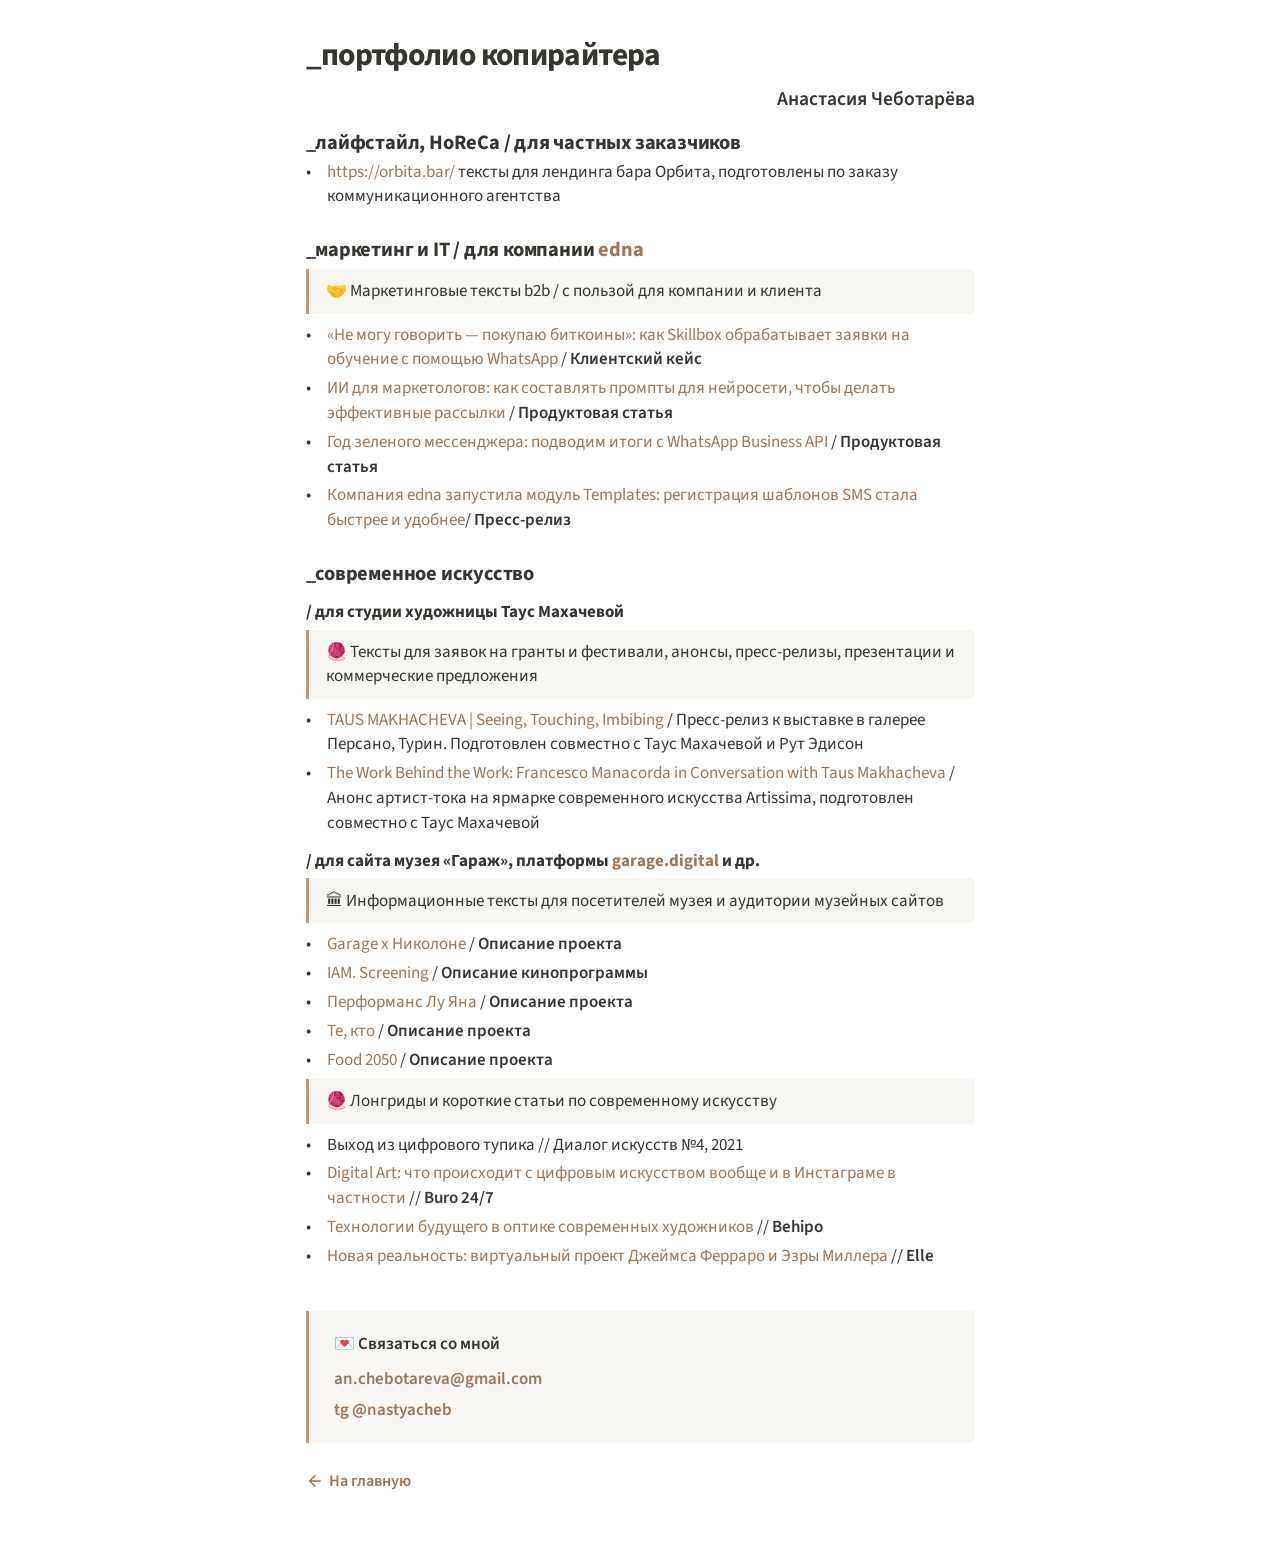
==== portfolio/index.html @ e9e4091c "Initial commit" ====
<!DOCTYPE html>
<html lang="ru">
<head>
  <meta charset="UTF-8">
  <meta name="viewport" content="width=device-width, initial-scale=1.0">
  <meta name="theme-color" content="#191919" media="(prefers-color-scheme: dark)">
  <meta name="theme-color" content="#ffffff" media="(prefers-color-scheme: light)">
  <title>Портфолио копирайтера — Анастасия Чеботарёва</title>
  <link rel="preconnect" href="https://fonts.googleapis.com">
  <link rel="preconnect" href="https://fonts.gstatic.com" crossorigin>
  <link href="https://fonts.googleapis.com/css2?family=Instrument+Serif:ital@0;1&family=Source+Sans+3:ital,wght@0,300;0,400;0,600;0,700;1,400&display=swap" rel="stylesheet">
  <link rel="icon" type="image/png" href="../favicon.png">
  <link rel="stylesheet" href="../styles.css">
  <style>
    a {
      text-decoration: none;
    }

    a:hover {
      text-decoration: underline;
    }

    /* Hero */
    .hero {
      padding: 0.75rem 0 0;
      opacity: 0;
      transform: translateY(12px);
      animation: fadeInUp 0.6s cubic-bezier(0.25, 0.1, 0.25, 1) forwards;
    }

    .hero h1 {
      font-family: 'Source Sans 3', sans-serif;
      font-size: 1.85rem;
      font-weight: 700;
      line-height: 1.15;
      letter-spacing: -0.02em;
      color: var(--text);
    }

    .hero .author {
      text-align: right;
      font-weight: 600;
      font-size: 1.15rem;
      margin: 0.65rem 0 0.3rem;
      color: var(--text);
    }

    /* Sections */
    .section {
      padding: 0.65rem 0;
    }

    .section-heading {
      font-size: 1.2rem;
      font-weight: 700;
      line-height: 1.25;
      letter-spacing: -0.01em;
      margin-bottom: 0.25rem;
      color: var(--text);
    }

    .subsection-heading {
      font-size: 1rem;
      font-weight: 700;
      line-height: 1.3;
      margin: 0.85rem 0 0.3rem;
      color: var(--text);
    }

    /* Callout cards */
    .callout {
      border-left: 3px solid var(--border-accent);
      background: var(--surface);
      padding: 0.6rem 1rem;
      border-radius: 0 4px 4px 0;
      margin: 0.4rem 0 0.5rem;
      transition: background-color 0.3s ease;
      color: var(--text);
      line-height: 1.45;
    }

    /* Lists */
    .section ul {
      margin: 0.2rem 0 0.35rem;
    }

    .section ul li {
      padding-left: 1.25rem;
      margin-bottom: 0.25rem;
      line-height: 1.45;
    }

    /* Responsive */
    @media (max-width: 600px) {
      html {
        font-size: 14px;
      }

      .container {
        padding: 1rem 1rem 2rem;
      }

      .hero h1 {
        font-size: 1.6rem;
      }

      .callout {
        padding: 0.5rem 0.85rem;
      }

      .section-heading {
        font-size: 1.1rem;
      }
    }

    /* Back link */
    .back-link {
      display: inline-flex;
      align-items: center;
      gap: 0.35rem;
      font-weight: 600;
      font-size: 0.95rem;
      color: var(--link);
      text-decoration: none;
      margin-top: 1rem;
      transition: opacity 0.2s ease;
    }

    .back-link:hover {
      opacity: 0.7;
      text-decoration: none;
    }

    .back-link svg {
      width: 18px;
      height: 18px;
      stroke: var(--link);
    }

    /* Contact footer */
    .contact-card {
      border-left: 3px solid var(--border-accent);
      background: var(--surface);
      padding: 1.25rem 1.5rem;
      border-radius: 0 4px 4px 0;
      margin: 1.5rem 0 0.5rem;
      transition: background-color 0.3s ease;
    }

    .contact-card h2 {
      font-weight: 600;
      font-size: 1rem;
      margin-bottom: 0.6rem;
      color: var(--text);
    }

    .contact-card a {
      color: var(--link);
      font-weight: 600;
    }

    .contact-card .contact-list {
      display: flex;
      flex-direction: column;
      gap: 0.35rem;
    }

    @media (max-width: 380px) {
      .hero h1 {
        font-size: 1.4rem;
      }

      .section-heading {
        font-size: 1rem;
      }
    }
  </style>
</head>
<body>
  <div class="container">

    <header class="hero">
      <h1>_портфолио копирайтера</h1>
      <p class="author">Анастасия Чеботарёва</p>
    </header>

    <main>

      <section class="section">
        <h2 class="section-heading">_лайфстайл, HoReCa / для частных заказчиков</h2>
        <ul>
          <li><a href="https://orbita.bar/" target="_blank" rel="noopener">https://orbita.bar/</a> тексты для лендинга бара Орбита, подготовлены по заказу коммуникационного агентства</li>
        </ul>
      </section>

      <section class="section">
        <h2 class="section-heading">_маркетинг и IT / для компании <a href="https://edna.io/" target="_blank" rel="noopener">edna</a></h2>
        <div class="callout">🤝 Маркетинговые тексты b2b / с пользой для компании и клиента</div>
        <ul>
          <li><a href="https://vc.ru/u/1353542-edna/862650-ne-mogu-govorit-pokupayu-bitkoiny-kak-skillbox-obrabatyvaet-zayavki-na-obuchenie-s-pomoshyu-whatsapp" target="_blank" rel="noopener">«Не могу говорить — покупаю биткоины»: как Skillbox обрабатывает заявки на обучение с помощью WhatsApp</a> / <strong>Клиентский кейс</strong></li>
          <li><a href="https://edna.ru/news/ii-dlya-marketologov-kak-sostavlyat-prompty-dlya-nejroseti-chtoby-delat-effektivnye-rassylki/" target="_blank" rel="noopener">ИИ для маркетологов: как составлять промпты для нейросети, чтобы делать эффективные рассылки</a> / <strong>Продуктовая статья</strong></li>
          <li><a href="https://edna.ru/news/god-zelenogo-messendzhera-podvodim-itogi-s-whatsapp-business-api/" target="_blank" rel="noopener">Год зеленого мессенджера: подводим итоги с WhatsApp Business API</a> / <strong>Продуктовая статья</strong></li>
          <li><a href="https://edna.ru/news/modul-templates-sms/" target="_blank" rel="noopener">Компания edna запустила модуль Templates: регистрация шаблонов SMS стала быстрее и удобнее</a>/ <strong>Пресс-релиз</strong></li>
        </ul>
      </section>

      <section class="section">
        <h2 class="section-heading">_современное искусство</h2>

        <h3 class="subsection-heading">/ для студии художницы Таус Махачевой</h3>
        <div class="callout">🧶 Тексты для заявок на гранты и фестивали, анонсы, пресс-релизы, презентации и коммерческие предложения</div>
        <ul>
          <li><a href="https://www.giorgiopersano.org/en/mostra/35857/" target="_blank" rel="noopener">TAUS MAKHACHEVA | Seeing, Touching, Imbibing</a> / Пресс-релиз к выставке в галерее Персано, Турин. Подготовлен совместно с Таус Махачевой и Рут Эдисон</li>
          <li><a href="https://www.artissima.art/en/open/the-work-behind-the-work-francesco-manacorda-in-conversation-with-taus-makhacheva/" target="_blank" rel="noopener">The Work Behind the Work: Francesco Manacorda in Conversation with Taus Makhacheva</a> / Анонс артист-тока на ярмарке современного искусства Artissima, подготовлен совместно с Таус Махачевой</li>
        </ul>

        <h3 class="subsection-heading">/ для сайта музея «Гараж», платформы <a href="https://garage.digital/" target="_blank" rel="noopener">garage.digital</a> и др.</h3>
        <div class="callout">🏛 Информационные тексты для посетителей музея и аудитории музейных сайтов</div>
        <ul>
          <li><a href="https://garagemca.org/exhibition/iam/materials/garage-nikonole-garage-x-helena-nikonole" target="_blank" rel="noopener">Garage x Николоне</a> / <strong>Описание проекта</strong></li>
          <li><a href="https://garagemca.org/event/iam-screening" target="_blank" rel="noopener">IAM. Screening</a> / <strong>Описание кинопрограммы</strong></li>
          <li><a href="https://garage.digital/ru/events/performance-by-lu-yang-performans-lu-yana" target="_blank" rel="noopener">Перформанс Лу Яна</a> / <strong>Описание проекта</strong></li>
          <li><a href="https://garage.digital/ru/projects/those-who-2019" target="_blank" rel="noopener">Те, кто</a> / <strong>Описание проекта</strong></li>
          <li><a href="https://garage.digital/ru/projects/foood-2050-2014-2019" target="_blank" rel="noopener">Food 2050</a> / <strong>Описание проекта</strong></li>
        </ul>

        <div class="callout">🧶 Лонгриды и короткие статьи по современному искусству</div>
        <ul>
          <li>Выход из цифрового тупика // Диалог искусств №4, 2021</li>
          <li><a href="https://www.buro247.ru/culture/arts/digital-art-chto-proiskhodit-s-tcifrovym-iskusstvo.html" target="_blank" rel="noopener">Digital Art: что происходит с цифровым искусством вообще и в Инстаграме в частности</a> // <strong>Buro 24/7</strong></li>
          <li><a href="https://behipo.com/articles/tekhnologii-budushego-v-optike-sovremennykh-khudozhnikov#" target="_blank" rel="noopener">Технологии будущего в оптике современных художников</a> // <strong>Behipo</strong></li>
          <li><a href="https://www.elle.ru/stil-zhizni/realnaya-virtualnost-i-rabota-xerces-blau-dzheimsa-ferraro-i-ezry-millera-id6866494/" target="_blank" rel="noopener">Новая реальность: виртуальный проект Джеймса Ферраро и Эзры Миллера</a> // <strong>Elle</strong></li>
        </ul>
      </section>

    </main>

    <footer>
      <div class="contact-card section">
        <h2>💌 Связаться со мной</h2>
        <div class="contact-list">
          <span><a href="mailto:an.chebotareva@gmail.com">an.chebotareva@gmail.com</a></span>
          <span><a href="https://t.me/nastyacheb" target="_blank" rel="noopener">tg @nastyacheb</a></span>
        </div>
      </div>
      <a href="../" class="back-link">
        <svg viewBox="0 0 24 24" fill="none" stroke-width="2" stroke-linecap="round" stroke-linejoin="round"><path d="M19 12H5"/><path d="M12 19l-7-7 7-7"/></svg>
        На главную
      </a>
    </footer>

  </div>

  <script>
    const sections = document.querySelectorAll('.section');
    const observer = new IntersectionObserver((entries) => {
      entries.forEach(entry => {
        if (entry.isIntersecting) {
          entry.target.classList.add('visible');
          observer.unobserve(entry.target);
        }
      });
    }, { threshold: 0.15 });
    sections.forEach(s => observer.observe(s));
  </script>
</body>
</html>
---- styles.css ----
/* ─── Design tokens ─── */
:root {
  --bg: #ffffff;
  --surface: #f7f6f3;
  --accent: #a07553;
  --text: #37352f;
  --muted: #787774;
  --border-accent: #c8956c;
  --link: #a07553;
}

@media (prefers-color-scheme: dark) {
  :root {
    --bg: #191919;
    --surface: #262626;
    --accent: #c8956c;
    --text: #e8e8e8;
    --muted: #999999;
    --border-accent: #c8956c;
    --link: #c8956c;
  }
}

/* ─── Reset ─── */
*,
*::before,
*::after {
  margin: 0;
  padding: 0;
  box-sizing: border-box;
}

/* ─── Base ─── */
html {
  font-size: 17px;
  scroll-behavior: smooth;
  -webkit-font-smoothing: antialiased;
  -moz-osx-font-smoothing: grayscale;
}

body {
  font-family: 'Source Sans 3', sans-serif;
  background-color: var(--bg);
  color: var(--text);
  line-height: 1.45;
  transition: background-color 0.3s ease, color 0.3s ease;
}

/* ─── Container ─── */
.container {
  max-width: 720px;
  margin: 0 auto;
  padding: 1.5rem 1.5rem 3rem;
}

/* ─── Links ─── */
a {
  color: var(--link);
  text-decoration: underline;
  text-underline-offset: 2px;
  text-decoration-thickness: 1px;
  transition: opacity 0.2s ease;
}

a:hover {
  opacity: 0.75;
}

/* ─── Lists ─── */
.section ul {
  list-style: none;
  padding-left: 0;
}

.section ul li {
  position: relative;
}

.section ul li::before {
  content: '\2022';
  position: absolute;
  left: 0;
  color: var(--text);
}

.section ul li strong {
  font-weight: 600;
}

/* ─── Section animation ─── */
.section {
  opacity: 0;
  transform: translateY(12px);
  transition: opacity 0.5s cubic-bezier(0.25, 0.1, 0.25, 1),
              transform 0.5s cubic-bezier(0.25, 0.1, 0.25, 1);
}

.section.visible {
  opacity: 1;
  transform: translateY(0);
}

/* ─── Keyframes ─── */
@keyframes fadeInUp {
  to {
    opacity: 1;
    transform: translateY(0);
  }
}

/* ─── Responsive ─── */
@media (max-width: 600px) {
  html {
    font-size: 15px;
  }
}
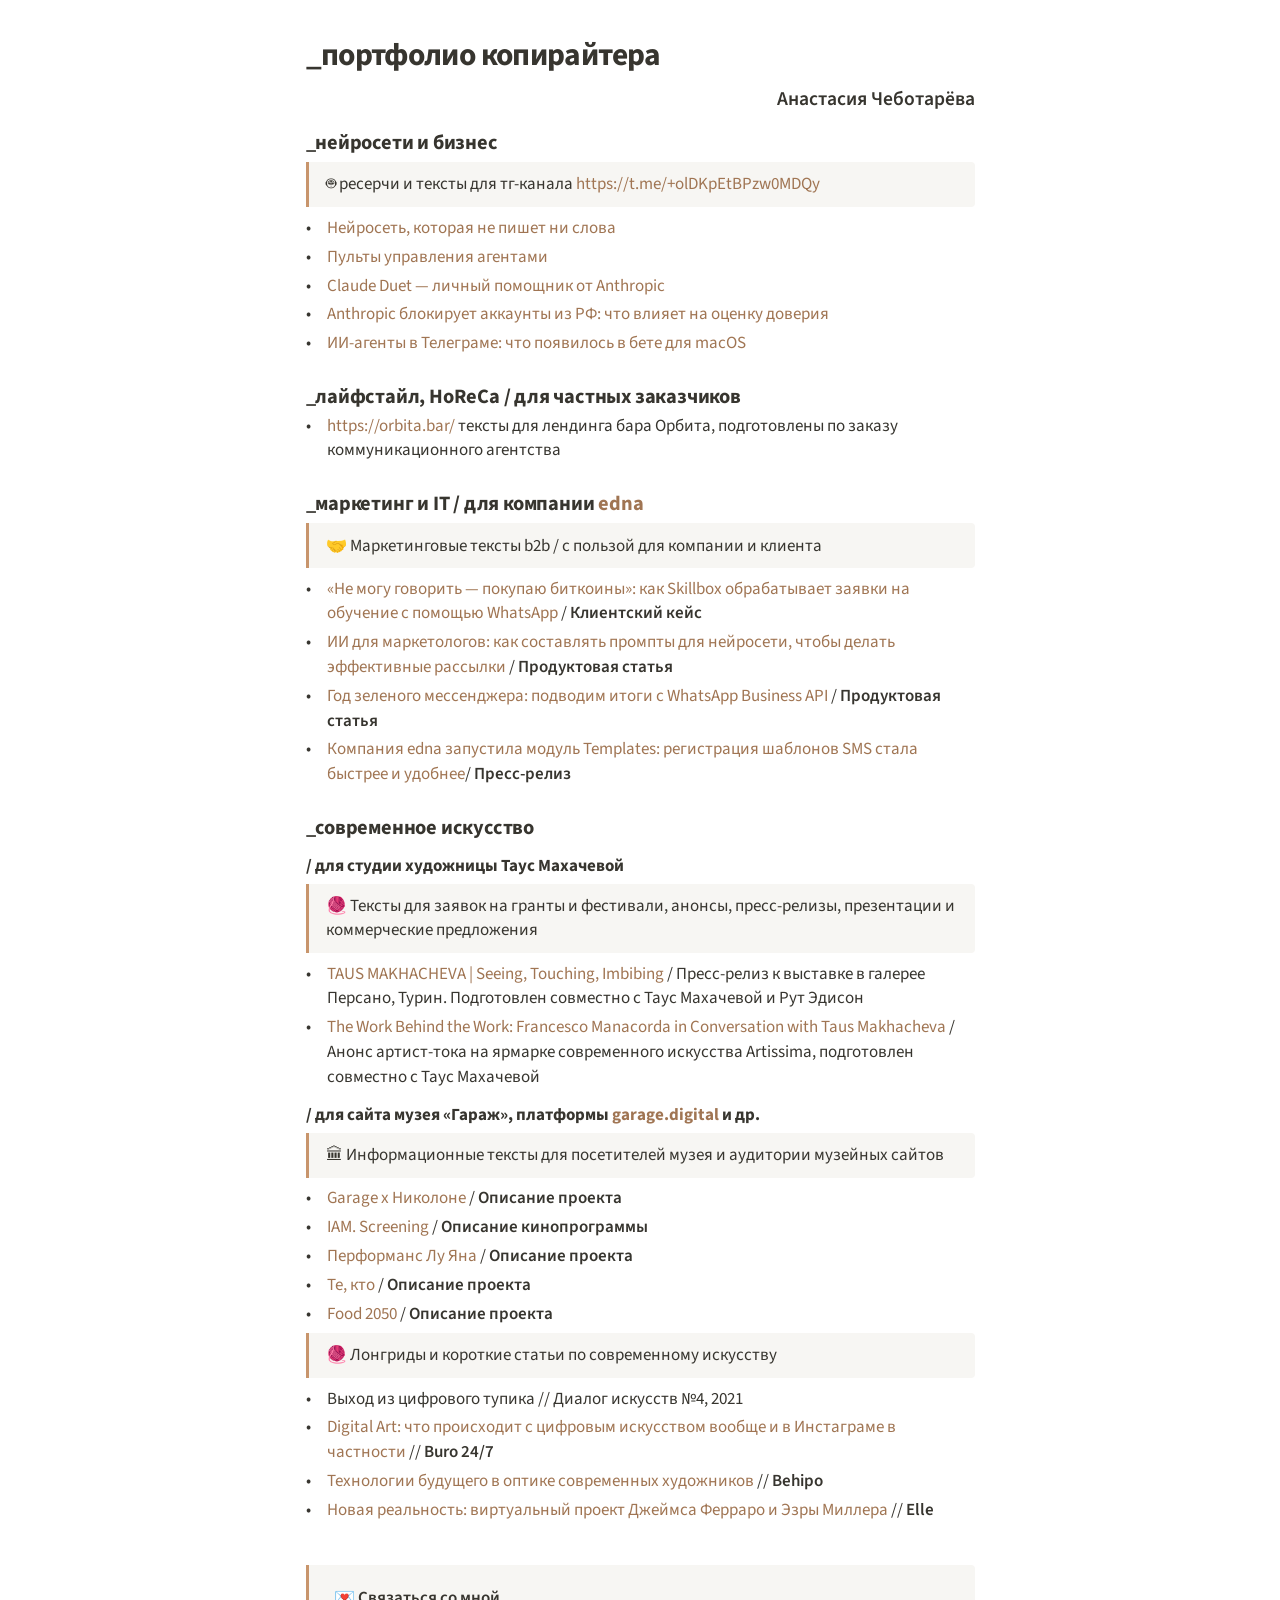
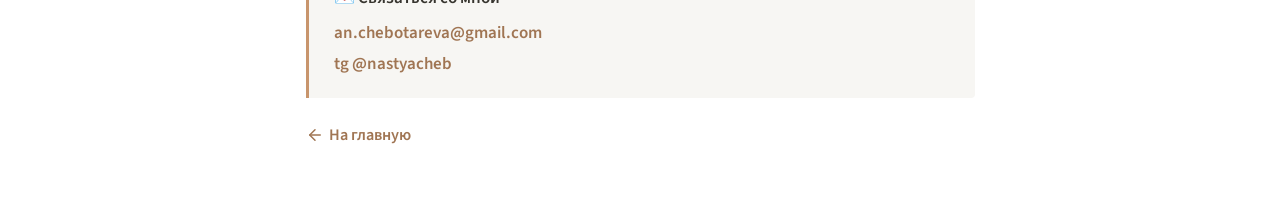
==== commit 19522929: "Добавить раздел «Нейросети и бизнес» в портфолио" ====
--- a/portfolio/index.html
+++ b/portfolio/index.html
@@ -187,6 +187,18 @@
     <main>
 
       <section class="section">
+        <h2 class="section-heading">_нейросети и бизнес</h2>
+        <div class="callout">🤖 ресерчи и тексты для тг-канала <a href="https://t.me/+olDKpEtBPzw0MDQy" target="_blank" rel="noopener">https://t.me/+olDKpEtBPzw0MDQy</a></div>
+        <ul>
+          <li><a href="https://t.me/ailetter/2015" target="_blank" rel="noopener">Нейросеть, которая не пишет ни слова</a></li>
+          <li><a href="https://t.me/ailetter/2042" target="_blank" rel="noopener">Пульты управления агентами</a></li>
+          <li><a href="https://t.me/ailetter/2044" target="_blank" rel="noopener">Claude Duet — личный помощник от Anthropic</a></li>
+          <li><a href="https://t.me/ailetter/2049" target="_blank" rel="noopener">Anthropic блокирует аккаунты из РФ: что влияет на оценку доверия</a></li>
+          <li><a href="https://t.me/ailetter/2051" target="_blank" rel="noopener">ИИ-агенты в Телеграме: что появилось в бете для macOS</a></li>
+        </ul>
+      </section>
+
+      <section class="section">
         <h2 class="section-heading">_лайфстайл, HoReCa / для частных заказчиков</h2>
         <ul>
           <li><a href="https://orbita.bar/" target="_blank" rel="noopener">https://orbita.bar/</a> тексты для лендинга бара Орбита, подготовлены по заказу коммуникационного агентства</li>
